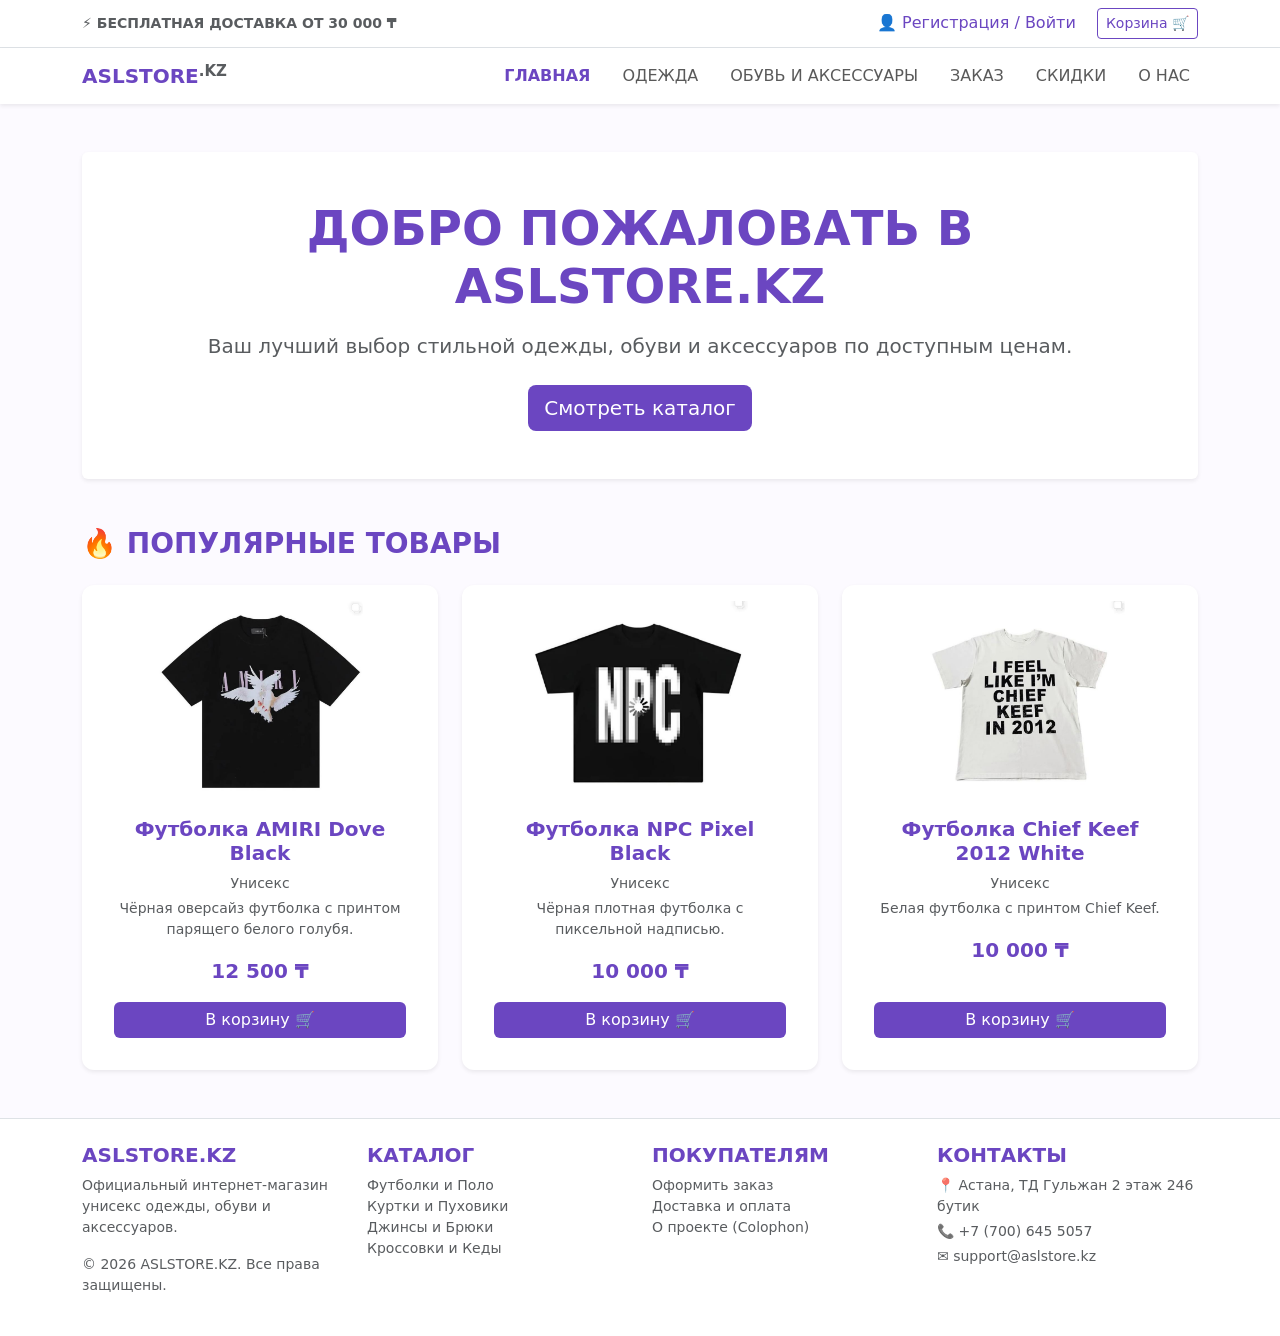
==== asl/index.html @ be689b48 "i removed some css and added bootstrap functions" ====
<!DOCTYPE html>
<html lang="ru">
<head>
    <meta charset="UTF-8">
    <meta name="viewport" content="width=device-width, initial-scale=1.0">
    <title>ASLSTORE.KZ — Главная</title>
    <!-- Bootstrap v5.3.3 CDN CSS (Комментарий: используем версию Bootstrap 5.3.3) -->
    <link href="https://cdn.jsdelivr.net/npm/bootstrap@5.3.3/dist/css/bootstrap.min.css" rel="stylesheet">
    <link rel="stylesheet" href="css/azhar.css">
</head>
<body>

    <!-- Комментарий: Использован container-fluid для растяжения верхней планки на всю ширину экрана -->
    <div class="container-fluid bg-white border-bottom py-2">
        <div class="container d-flex justify-content-between align-items-center">
            <small class="text-muted fw-bold">⚡ БЕСПЛАТНАЯ ДОСТАВКА ОТ 30 000 ₸</small>
            <div>
                <a href="order.html" class="text-decoration-none text-purple me-3">👤 Регистрация / Войти</a>
                <a href="order.html" class="btn btn-sm btn-outline-purple">Корзина 🛒</a>
            </div>
        </div>
    </div>

    <!-- Навигация -->
    <nav class="navbar navbar-expand-lg navbar-light bg-white shadow-sm sticky-top">
        <div class="container">
            <a class="navbar-brand fw-bold text-purple" href="index.html">ASLSTORE<sup class="text-muted">.KZ</sup></a>
            <button class="navbar-toggler" type="button" data-bs-toggle="collapse" data-bs-target="#navbarNav">
                <span class="navbar-toggler-icon"></span>
            </button>
            <div class="collapse navbar-collapse justify-content-end" id="navbarNav">
                <ul class="navbar-nav gap-3">
                    <li class="nav-item"><a class="nav-link active fw-bold text-purple" href="index.html">ГЛАВНАЯ</a></li>
                    <li class="nav-item"><a class="nav-link" href="clothing.html">ОДЕЖДА</a></li>
                    <li class="nav-item"><a class="nav-link" href="shoesandacc.html">ОБУВЬ И АКСЕССУАРЫ</a></li>
                    <li class="nav-item"><a class="nav-link" href="order.html">ЗАКАЗ</a></li>
                    <li class="nav-item"><a class="nav-link" href="sale.html">СКИДКИ</a></li>
                    <li class="nav-item"><a class="nav-link" href="colophon.html">О НАС</a></li>
                </ul>
            </div>
        </div>
    </nav>

    <!-- Комментарий: Использован обычный container для фиксированной ширины главного содержимого -->
    <main class="container my-5">
        
        <!-- Герой-баннер -->
        <section class="p-5 bg-white rounded shadow-sm text-center mb-5">
            <h1 class="display-5 fw-bold text-purple mb-3">ДОБРО ПОЖАЛОВАТЬ В ASLSTORE.KZ</h1>
            <p class="lead text-muted">Ваш лучший выбор стильной одежды, обуви и аксессуаров по доступным ценам.</p>
            <a href="clothing.html" class="btn btn-purple btn-lg mt-2">Смотреть каталог</a>
        </section>

        <!-- Популярные товары -->
        <section>
            <h3 class="text-purple fw-bold mb-4">🔥 ПОПУЛЯРНЫЕ ТОВАРЫ</h3>

            <!-- Сетка Bootstrap: col-12 на смартфонах, col-md-6 на планшетах, col-lg-4 на ПК -->
            <div class="row g-4">
                
                <div class="col-12 col-md-6 col-lg-4">
                    <!-- Bootstrap Component: Card -->
                    <div class="card h-100 shadow-sm border-0 product-card p-3">
                        <img src="imagess/tshirt-amiri.jpeg" class="card-img-top mx-auto product-img" alt="Футболка AMIRI Dove">
                        <div class="card-body d-flex flex-column text-center">
                            <h5 class="card-title text-purple fw-bold">Футболка AMIRI Dove Black</h5>
                            <p class="text-muted small mb-1">Унисекс</p>
                            <p class="text-muted small">Чёрная оверсайз футболка с принтом парящего белого голубя.</p>
                            <p class="fs-5 fw-bold text-purple mb-3">12 500 ₸</p>
                            <a href="order.html" class="btn btn-purple mt-auto">В корзину 🛒</a>
                        </div>
                    </div>
                </div>

                <div class="col-12 col-md-6 col-lg-4">
                    <div class="card h-100 shadow-sm border-0 product-card p-3">
                        <img src="imagess/t-shirt-npc.jpeg" class="card-img-top mx-auto product-img" alt="Футболка NPC Black">
                        <div class="card-body d-flex flex-column text-center">
                            <h5 class="card-title text-purple fw-bold">Футболка NPC Pixel Black</h5>
                            <p class="text-muted small mb-1">Унисекс</p>
                            <p class="text-muted small">Чёрная плотная футболка с пиксельной надписью.</p>
                            <p class="fs-5 fw-bold text-purple mb-3">10 000 ₸</p>
                            <a href="order.html" class="btn btn-purple mt-auto">В корзину 🛒</a>
                        </div>
                    </div>
                </div>

                <div class="col-12 col-md-6 col-lg-4">
                    <div class="card h-100 shadow-sm border-0 product-card p-3">
                        <img src="imagess/tshirt2012.jpeg" class="card-img-top mx-auto product-img" alt="Футболка Chief Keef">
                        <div class="card-body d-flex flex-column text-center">
                            <h5 class="card-title text-purple fw-bold">Футболка Chief Keef 2012 White</h5>
                            <p class="text-muted small mb-1">Унисекс</p>
                            <p class="text-muted small">Белая футболка с принтом Chief Keef.</p>
                            <p class="fs-5 fw-bold text-purple mb-3">10 000 ₸</p>
                            <a href="order.html" class="btn btn-purple mt-auto">В корзину 🛒</a>
                        </div>
                    </div>
                </div>

            </div>
        </section>

    </main>

    <!-- Подвал -->
    <footer class="bg-white border-top mt-5">
        <div class="container py-4">
            <div class="row g-4">
                <div class="col-12 col-md-3">
                    <h5 class="text-purple fw-bold">ASLSTORE.KZ</h5>
                    <p class="text-muted small">Официальный интернет-магазин унисекс одежды, обуви и аксессуаров.</p>
                    <p class="text-muted small">&copy; 2026 ASLSTORE.KZ. Все права защищены.</p>
                </div>
                <div class="col-12 col-md-3">
                    <h5 class="text-purple fw-bold">КАТАЛОГ</h5>
                    <ul class="list-unstyled text-muted small">
                        <li><a href="clothing.html#tops" class="text-decoration-none text-muted">Футболки и Поло</a></li>
                        <li><a href="clothing.html#outerwear" class="text-decoration-none text-muted">Куртки и Пуховики</a></li>
                        <li><a href="clothing.html#bottoms" class="text-decoration-none text-muted">Джинсы и Брюки</a></li>
                        <li><a href="shoesandacc.html" class="text-decoration-none text-muted">Кроссовки и Кеды</a></li>
                    </ul>
                </div>
                <div class="col-12 col-md-3">
                    <h5 class="text-purple fw-bold">ПОКУПАТЕЛЯМ</h5>
                    <ul class="list-unstyled text-muted small">
                        <li><a href="order.html" class="text-decoration-none text-muted">Оформить заказ</a></li>
                        <li><a href="colophon.html" class="text-decoration-none text-muted">Доставка и оплата</a></li>
                        <li><a href="colophon.html" class="text-decoration-none text-muted">О проекте (Colophon)</a></li>
                    </ul>
                </div>
                <div class="col-12 col-md-3">
                    <h5 class="text-purple fw-bold">КОНТАКТЫ</h5>
                    <address class="text-muted small mb-0">
                        <p class="mb-1">📍 Астана, ТД Гульжан 2 этаж 246 бутик</p>
                        <p class="mb-1">📞 +7 (700) 645 5057</p>
                        <p class="mb-0">✉️ support@aslstore.kz</p>
                    </address>
                </div>
            </div>
        </div>
    </footer>

    <script src="https://cdn.jsdelivr.net/npm/bootstrap@5.3.3/dist/js/bootstrap.bundle.min.js"></script>
</body>
</html>
---- asl/css/azhar.css ----
:root {
    --purple-primary: #6b46c1;
    --purple-hover: #553c9a;
    --purple-light: #f3e8ff;
    --purple-bg: #faf5ff;
    --purple-border: #e9d8fd;
    --text-dark: #2d3748;
}

body {
    background-color: #fcfaff;
    color: var(--text-dark);
}

/* Фирменный стиль элементов */
.product-card {
    background: #ffffff;
    border: 1px solid var(--purple-border);
    border-radius: 12px;
    box-shadow: 0 2px 8px rgba(107, 70, 193, 0.05);
    transition: transform 0.2s ease, box-shadow 0.2s ease, border-color 0.2s ease;
}

.product-card:hover {
    transform: translateY(-4px);
    box-shadow: 0 8px 20px rgba(107, 70, 193, 0.15);
    border-color: var(--purple-primary);
}

.product-img {
    max-height: 200px;
    object-fit: contain;
}

.price-tag {
    font-size: 1.15rem;
    font-weight: bold;
    color: var(--purple-primary);
}

.badge-discount, .promo-badge {
    background-color: var(--purple-primary);
    color: #ffffff;
    padding: 3px 8px;
    border-radius: 6px;
    font-size: 0.8rem;
    font-weight: bold;
}

#hero-banner {
    background: linear-gradient(135deg, #6b46c1 0%, #805ad5 50%, #b794f4 100%);
    color: #ffffff;
    padding: 35px 25px;
    border-radius: 14px;
    margin-bottom: 25px;
    box-shadow: 0 4px 15px rgba(107, 70, 193, 0.2);
}

#hero-banner h2, .catalog-title {
    color: #ffffff;
    margin-top: 8px;
}

.info-box {
    background-color: var(--purple-bg);
    border: 1px solid var(--purple-border);
    border-radius: 12px;
    padding: 20px;
}

/* Дополнительные кастомные классы */
.text-purple { 
    color: var(--purple-primary) !important; 
}

.bg-purple { 
    background-color: var(--purple-primary) !important; 
}

.btn-purple {
    background-color: var(--purple-primary);
    color: #ffffff;
    border: none;
}

.btn-purple:hover {
    background-color: var(--purple-hover);
    color: #ffffff;
}

.btn-outline-purple {
    color: var(--purple-primary);
    border-color: var(--purple-primary);
}

.btn-outline-purple:hover {
    background-color: var(--purple-primary);
    color: #ffffff;
}
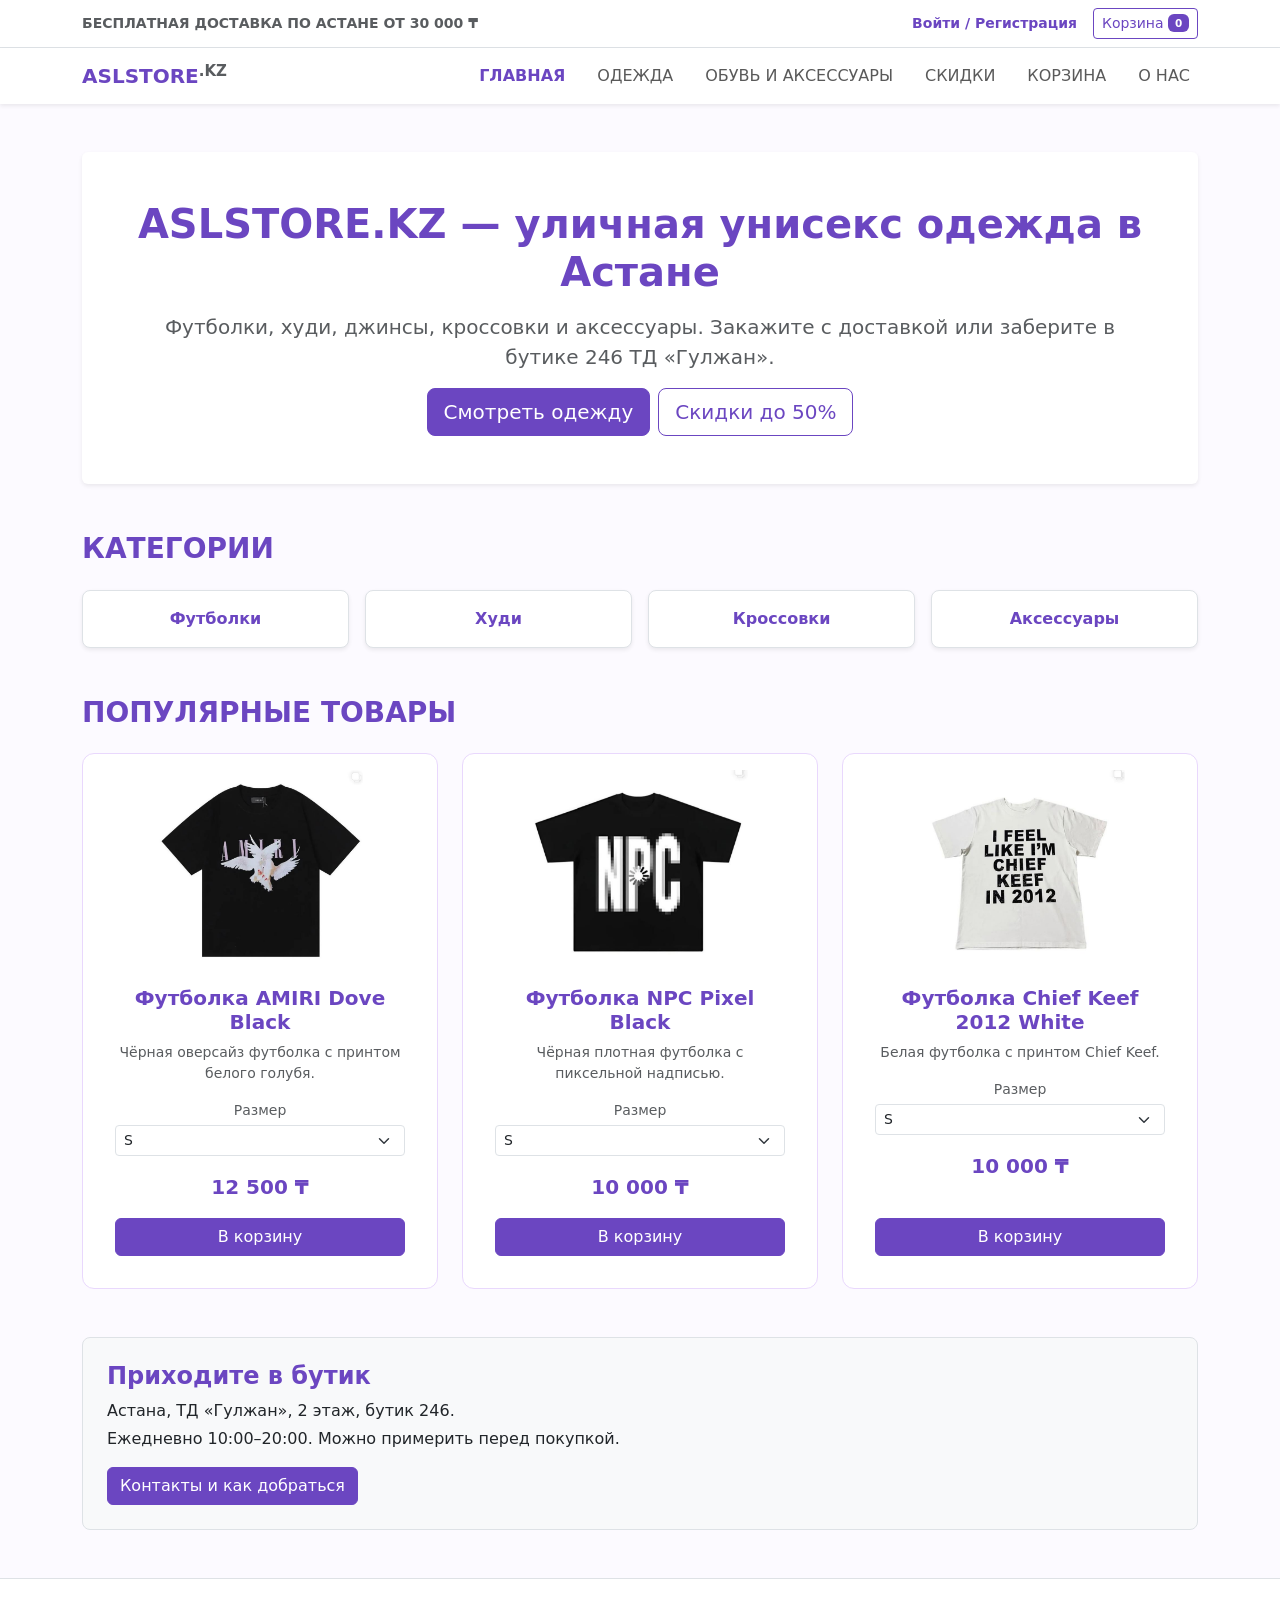
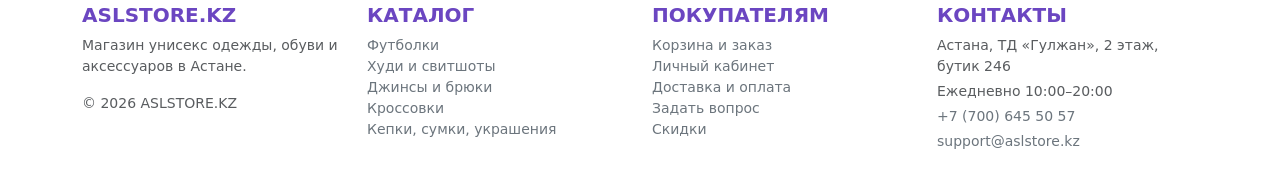
==== commit 073415d9: "Cart, registration, payment step, Bootstrap CSS" ====
--- a/asl/index.html
+++ b/asl/index.html
@@ -3,144 +3,170 @@
 <head>
     <meta charset="UTF-8">
     <meta name="viewport" content="width=device-width, initial-scale=1.0">
-    <title>ASLSTORE.KZ — Главная</title>
-    <!-- Bootstrap v5.3.3 CDN CSS (Комментарий: используем версию Bootstrap 5.3.3) -->
+    <meta name="description" content="ASLSTORE.KZ — унисекс одежда, обувь и аксессуары. Астана, ТД «Гулжан», бутик 246.">
+    <title>Главная — ASLSTORE.KZ</title>
+    <!-- Bootstrap 5.3.3 -->
     <link href="https://cdn.jsdelivr.net/npm/bootstrap@5.3.3/dist/css/bootstrap.min.css" rel="stylesheet">
+    <!-- Свои стили: base — цвета бренда, azhar — каталог, akdana — корзина и оплата -->
+    <link rel="stylesheet" href="css/base.css">
     <link rel="stylesheet" href="css/azhar.css">
+    <link rel="stylesheet" href="css/akdana.css">
 </head>
 <body>
 
-    <!-- Комментарий: Использован container-fluid для растяжения верхней планки на всю ширину экрана -->
-    <div class="container-fluid bg-white border-bottom py-2">
-        <div class="container d-flex justify-content-between align-items-center">
-            <small class="text-muted fw-bold">⚡ БЕСПЛАТНАЯ ДОСТАВКА ОТ 30 000 ₸</small>
-            <div>
-                <a href="order.html" class="text-decoration-none text-purple me-3">👤 Регистрация / Войти</a>
-                <a href="order.html" class="btn btn-sm btn-outline-purple">Корзина 🛒</a>
+    <!-- Шапка: верхняя планка + навигация -->
+    <header class="sticky-top">
+        <!-- container-fluid: планка на всю ширину экрана -->
+        <div class="container-fluid bg-white border-bottom py-2">
+            <div class="container d-flex flex-wrap justify-content-between align-items-center gap-2">
+                <small class="text-muted fw-bold">БЕСПЛАТНАЯ ДОСТАВКА ПО АСТАНЕ ОТ 30 000 ₸</small>
+                <div class="d-flex align-items-center gap-3">
+                    <a href="order.html#account" id="account-link" class="text-decoration-none text-purple fw-bold small"><span id="account-name">Войти / Регистрация</span></a>
+                    <a href="order.html" id="cart-link" class="btn btn-sm btn-outline-purple">Корзина <span id="cart-count" class="badge bg-purple">0</span></a>
+                </div>
             </div>
         </div>
-    </div>
-
-    <!-- Навигация -->
-    <nav class="navbar navbar-expand-lg navbar-light bg-white shadow-sm sticky-top">
-        <div class="container">
-            <a class="navbar-brand fw-bold text-purple" href="index.html">ASLSTORE<sup class="text-muted">.KZ</sup></a>
-            <button class="navbar-toggler" type="button" data-bs-toggle="collapse" data-bs-target="#navbarNav">
-                <span class="navbar-toggler-icon"></span>
-            </button>
-            <div class="collapse navbar-collapse justify-content-end" id="navbarNav">
-                <ul class="navbar-nav gap-3">
-                    <li class="nav-item"><a class="nav-link active fw-bold text-purple" href="index.html">ГЛАВНАЯ</a></li>
+        <nav class="navbar navbar-expand-lg navbar-light bg-white shadow-sm" aria-label="Главное меню">
+            <div class="container">
+                <a class="navbar-brand fw-bold text-purple" href="index.html">ASLSTORE<sup class="text-muted">.KZ</sup></a>
+                <button class="navbar-toggler" type="button" data-bs-toggle="collapse" data-bs-target="#navbarNav" aria-controls="navbarNav" aria-expanded="false" aria-label="Открыть меню">
+                    <span class="navbar-toggler-icon"></span>
+                </button>
+                <div class="collapse navbar-collapse justify-content-end" id="navbarNav">
+                    <ul class="navbar-nav gap-lg-3">
+                    <li class="nav-item"><a class="nav-link active" href="index.html" aria-current="page">ГЛАВНАЯ</a></li>
                     <li class="nav-item"><a class="nav-link" href="clothing.html">ОДЕЖДА</a></li>
                     <li class="nav-item"><a class="nav-link" href="shoesandacc.html">ОБУВЬ И АКСЕССУАРЫ</a></li>
-                    <li class="nav-item"><a class="nav-link" href="order.html">ЗАКАЗ</a></li>
                     <li class="nav-item"><a class="nav-link" href="sale.html">СКИДКИ</a></li>
+                    <li class="nav-item"><a class="nav-link" href="order.html">КОРЗИНА</a></li>
                     <li class="nav-item"><a class="nav-link" href="colophon.html">О НАС</a></li>
-                </ul>
+                    </ul>
+                </div>
             </div>
-        </div>
-    </nav>
+        </nav>
+    </header>
 
-    <!-- Комментарий: Использован обычный container для фиксированной ширины главного содержимого -->
+    <!-- container: фиксированная ширина основного содержимого -->
     <main class="container my-5">
-        
-        <!-- Герой-баннер -->
+
         <section class="p-5 bg-white rounded shadow-sm text-center mb-5">
-            <h1 class="display-5 fw-bold text-purple mb-3">ДОБРО ПОЖАЛОВАТЬ В ASLSTORE.KZ</h1>
-            <p class="lead text-muted">Ваш лучший выбор стильной одежды, обуви и аксессуаров по доступным ценам.</p>
-            <a href="clothing.html" class="btn btn-purple btn-lg mt-2">Смотреть каталог</a>
+            <h1 class="display-6 fw-bold text-purple mb-3">ASLSTORE.KZ — уличная унисекс одежда в Астане</h1>
+            <p class="lead text-muted">Футболки, худи, джинсы, кроссовки и аксессуары. Закажите с доставкой или заберите в бутике 246 ТД «Гулжан».</p>
+            <div class="d-flex flex-wrap justify-content-center gap-2 mt-3">
+                <a href="clothing.html" class="btn btn-purple btn-lg">Смотреть одежду</a>
+                <a href="sale.html" class="btn btn-outline-purple btn-lg">Скидки до 50%</a>
+            </div>
         </section>
 
-        <!-- Популярные товары -->
-        <section>
-            <h3 class="text-purple fw-bold mb-4">🔥 ПОПУЛЯРНЫЕ ТОВАРЫ</h3>
+        <section id="categories" class="mb-5">
+            <h2 class="h3 text-purple fw-bold mb-4">КАТЕГОРИИ</h2>
+            <div class="row g-3">
+                <div class="col-6 col-lg-3"><a href="clothing.html#tops" class="d-block p-3 text-center bg-white border rounded-3 shadow-sm fw-bold text-purple text-decoration-none">Футболки</a></div>
+                <div class="col-6 col-lg-3"><a href="clothing.html#hoodies" class="d-block p-3 text-center bg-white border rounded-3 shadow-sm fw-bold text-purple text-decoration-none">Худи</a></div>
+                <div class="col-6 col-lg-3"><a href="shoesandacc.html#sneakers" class="d-block p-3 text-center bg-white border rounded-3 shadow-sm fw-bold text-purple text-decoration-none">Кроссовки</a></div>
+                <div class="col-6 col-lg-3"><a href="shoesandacc.html#accessories" class="d-block p-3 text-center bg-white border rounded-3 shadow-sm fw-bold text-purple text-decoration-none">Аксессуары</a></div>
+            </div>
+        </section>
 
-            <!-- Сетка Bootstrap: col-12 на смартфонах, col-md-6 на планшетах, col-lg-4 на ПК -->
+        <section id="popular" class="mb-5">
+            <h2 class="h3 text-purple fw-bold mb-4">ПОПУЛЯРНЫЕ ТОВАРЫ</h2>
             <div class="row g-4">
-                
                 <div class="col-12 col-md-6 col-lg-4">
-                    <!-- Bootstrap Component: Card -->
-                    <div class="card h-100 shadow-sm border-0 product-card p-3">
-                        <img src="imagess/tshirt-amiri.jpeg" class="card-img-top mx-auto product-img" alt="Футболка AMIRI Dove">
+                    <article id="product-amiri-dove" class="card h-100 border-0 product-card p-3 position-relative" data-product-id="amiri-dove" data-name="Футболка AMIRI Dove Black" data-price="12500">
+                        <img src="imagess/tshirt-amiri.jpeg" class="card-img-top mx-auto product-img" alt="Чёрная футболка AMIRI с белым голубем">
                         <div class="card-body d-flex flex-column text-center">
-                            <h5 class="card-title text-purple fw-bold">Футболка AMIRI Dove Black</h5>
-                            <p class="text-muted small mb-1">Унисекс</p>
-                            <p class="text-muted small">Чёрная оверсайз футболка с принтом парящего белого голубя.</p>
-                            <p class="fs-5 fw-bold text-purple mb-3">12 500 ₸</p>
-                            <a href="order.html" class="btn btn-purple mt-auto">В корзину 🛒</a>
+                            <h3 class="h5 card-title text-purple fw-bold">Футболка AMIRI Dove Black</h3>
+                            <p class="text-muted small">Чёрная оверсайз футболка с принтом белого голубя.</p>
+                            <label for="size-amiri-dove" class="form-label small text-muted mb-1">Размер</label>
+                            <select id="size-amiri-dove" name="size" class="form-select form-select-sm mb-3 size-select"><option value="S">S</option><option value="M">M</option><option value="L">L</option><option value="XL">XL</option></select>
+                            <p class="fw-bold text-purple fs-5 mb-3">12 500 ₸</p>
+                            <button type="button" class="btn btn-purple mt-auto add-to-cart" data-product-id="amiri-dove">В корзину</button>
                         </div>
-                    </div>
+                    </article>
                 </div>
+                <div class="col-12 col-md-6 col-lg-4">
+                    <article id="product-npc-pixel" class="card h-100 border-0 product-card p-3 position-relative" data-product-id="npc-pixel" data-name="Футболка NPC Pixel Black" data-price="10000">
+                        <img src="imagess/t-shirt-npc.jpeg" class="card-img-top mx-auto product-img" alt="Чёрная футболка с пиксельной надписью NPC">
+                        <div class="card-body d-flex flex-column text-center">
+                            <h3 class="h5 card-title text-purple fw-bold">Футболка NPC Pixel Black</h3>
+                            <p class="text-muted small">Чёрная плотная футболка с пиксельной надписью.</p>
+                            <label for="size-npc-pixel" class="form-label small text-muted mb-1">Размер</label>
+                            <select id="size-npc-pixel" name="size" class="form-select form-select-sm mb-3 size-select"><option value="S">S</option><option value="M">M</option><option value="L">L</option><option value="XL">XL</option></select>
+                            <p class="fw-bold text-purple fs-5 mb-3">10 000 ₸</p>
+                            <button type="button" class="btn btn-purple mt-auto add-to-cart" data-product-id="npc-pixel">В корзину</button>
+                        </div>
+                    </article>
+                </div>
+                <div class="col-12 col-md-6 col-lg-4">
+                    <article id="product-keef-2012" class="card h-100 border-0 product-card p-3 position-relative" data-product-id="keef-2012" data-name="Футболка Chief Keef 2012 White" data-price="10000">
+                        <img src="imagess/tshirt2012.jpeg" class="card-img-top mx-auto product-img" alt="Белая футболка с принтом Chief Keef 2012">
+                        <div class="card-body d-flex flex-column text-center">
+                            <h3 class="h5 card-title text-purple fw-bold">Футболка Chief Keef 2012 White</h3>
+                            <p class="text-muted small">Белая футболка с принтом Chief Keef.</p>
+                            <label for="size-keef-2012" class="form-label small text-muted mb-1">Размер</label>
+                            <select id="size-keef-2012" name="size" class="form-select form-select-sm mb-3 size-select"><option value="S">S</option><option value="M">M</option><option value="L">L</option><option value="XL">XL</option></select>
+                            <p class="fw-bold text-purple fs-5 mb-3">10 000 ₸</p>
+                            <button type="button" class="btn btn-purple mt-auto add-to-cart" data-product-id="keef-2012">В корзину</button>
+                        </div>
+                    </article>
+                </div>
+            </div>
+        </section>
 
-                <div class="col-12 col-md-6 col-lg-4">
-                    <div class="card h-100 shadow-sm border-0 product-card p-3">
-                        <img src="imagess/t-shirt-npc.jpeg" class="card-img-top mx-auto product-img" alt="Футболка NPC Black">
-                        <div class="card-body d-flex flex-column text-center">
-                            <h5 class="card-title text-purple fw-bold">Футболка NPC Pixel Black</h5>
-                            <p class="text-muted small mb-1">Унисекс</p>
-                            <p class="text-muted small">Чёрная плотная футболка с пиксельной надписью.</p>
-                            <p class="fs-5 fw-bold text-purple mb-3">10 000 ₸</p>
-                            <a href="order.html" class="btn btn-purple mt-auto">В корзину 🛒</a>
-                        </div>
-                    </div>
-                </div>
-
-                <div class="col-12 col-md-6 col-lg-4">
-                    <div class="card h-100 shadow-sm border-0 product-card p-3">
-                        <img src="imagess/tshirt2012.jpeg" class="card-img-top mx-auto product-img" alt="Футболка Chief Keef">
-                        <div class="card-body d-flex flex-column text-center">
-                            <h5 class="card-title text-purple fw-bold">Футболка Chief Keef 2012 White</h5>
-                            <p class="text-muted small mb-1">Унисекс</p>
-                            <p class="text-muted small">Белая футболка с принтом Chief Keef.</p>
-                            <p class="fs-5 fw-bold text-purple mb-3">10 000 ₸</p>
-                            <a href="order.html" class="btn btn-purple mt-auto">В корзину 🛒</a>
-                        </div>
-                    </div>
-                </div>
-
-            </div>
+        <section id="visit" class="bg-light border rounded-3 p-4 mb-5">
+            <h2 class="h4 text-purple fw-bold">Приходите в бутик</h2>
+            <p class="mb-1">Астана, ТД «Гулжан», 2 этаж, бутик 246.</p>
+            <p class="mb-3">Ежедневно 10:00–20:00. Можно примерить перед покупкой.</p>
+            <a href="colophon.html#contacts" class="btn btn-purple">Контакты и как добраться</a>
         </section>
 
     </main>
 
-    <!-- Подвал -->
+    <!-- Подвал (одинаковый на всех страницах) -->
     <footer class="bg-white border-top mt-5">
         <div class="container py-4">
             <div class="row g-4">
-                <div class="col-12 col-md-3">
-                    <h5 class="text-purple fw-bold">ASLSTORE.KZ</h5>
-                    <p class="text-muted small">Официальный интернет-магазин унисекс одежды, обуви и аксессуаров.</p>
-                    <p class="text-muted small">&copy; 2026 ASLSTORE.KZ. Все права защищены.</p>
+                <div class="col-12 col-md-6 col-lg-3">
+                    <h2 class="h5 text-purple fw-bold">ASLSTORE.KZ</h2>
+                    <p class="text-muted small">Магазин унисекс одежды, обуви и аксессуаров в Астане.</p>
+                    <p class="text-muted small mb-0">&copy; 2026 ASLSTORE.KZ</p>
                 </div>
-                <div class="col-12 col-md-3">
-                    <h5 class="text-purple fw-bold">КАТАЛОГ</h5>
-                    <ul class="list-unstyled text-muted small">
-                        <li><a href="clothing.html#tops" class="text-decoration-none text-muted">Футболки и Поло</a></li>
-                        <li><a href="clothing.html#outerwear" class="text-decoration-none text-muted">Куртки и Пуховики</a></li>
-                        <li><a href="clothing.html#bottoms" class="text-decoration-none text-muted">Джинсы и Брюки</a></li>
-                        <li><a href="shoesandacc.html" class="text-decoration-none text-muted">Кроссовки и Кеды</a></li>
+                <div class="col-12 col-md-6 col-lg-3">
+                    <h2 class="h5 text-purple fw-bold">КАТАЛОГ</h2>
+                    <ul class="list-unstyled small">
+                        <li><a href="clothing.html#tops" class="link-secondary text-decoration-none">Футболки</a></li>
+                        <li><a href="clothing.html#hoodies" class="link-secondary text-decoration-none">Худи и свитшоты</a></li>
+                        <li><a href="clothing.html#bottoms" class="link-secondary text-decoration-none">Джинсы и брюки</a></li>
+                        <li><a href="shoesandacc.html#sneakers" class="link-secondary text-decoration-none">Кроссовки</a></li>
+                        <li><a href="shoesandacc.html#accessories" class="link-secondary text-decoration-none">Кепки, сумки, украшения</a></li>
                     </ul>
                 </div>
-                <div class="col-12 col-md-3">
-                    <h5 class="text-purple fw-bold">ПОКУПАТЕЛЯМ</h5>
-                    <ul class="list-unstyled text-muted small">
-                        <li><a href="order.html" class="text-decoration-none text-muted">Оформить заказ</a></li>
-                        <li><a href="colophon.html" class="text-decoration-none text-muted">Доставка и оплата</a></li>
-                        <li><a href="colophon.html" class="text-decoration-none text-muted">О проекте (Colophon)</a></li>
+                <div class="col-12 col-md-6 col-lg-3">
+                    <h2 class="h5 text-purple fw-bold">ПОКУПАТЕЛЯМ</h2>
+                    <ul class="list-unstyled small">
+                        <li><a href="order.html" class="link-secondary text-decoration-none">Корзина и заказ</a></li>
+                        <li><a href="order.html#account" class="link-secondary text-decoration-none">Личный кабинет</a></li>
+                        <li><a href="colophon.html#delivery" class="link-secondary text-decoration-none">Доставка и оплата</a></li>
+                        <li><a href="colophon.html#feedback" class="link-secondary text-decoration-none">Задать вопрос</a></li>
+                        <li><a href="sale.html" class="link-secondary text-decoration-none">Скидки</a></li>
                     </ul>
                 </div>
-                <div class="col-12 col-md-3">
-                    <h5 class="text-purple fw-bold">КОНТАКТЫ</h5>
+                <div class="col-12 col-md-6 col-lg-3">
+                    <h2 class="h5 text-purple fw-bold">КОНТАКТЫ</h2>
                     <address class="text-muted small mb-0">
-                        <p class="mb-1">📍 Астана, ТД Гульжан 2 этаж 246 бутик</p>
-                        <p class="mb-1">📞 +7 (700) 645 5057</p>
-                        <p class="mb-0">✉️ support@aslstore.kz</p>
+                        <p class="mb-1">Астана, ТД «Гулжан», 2 этаж, бутик 246</p>
+                        <p class="mb-1">Ежедневно 10:00–20:00</p>
+                        <p class="mb-1"><a href="tel:+77006455057" class="link-secondary text-decoration-none">+7 (700) 645 50 57</a></p>
+                        <p class="mb-0"><a href="mailto:support@aslstore.kz" class="link-secondary text-decoration-none">support@aslstore.kz</a></p>
                     </address>
                 </div>
             </div>
         </div>
     </footer>
 
+    <!-- Bootstrap JS: кнопка меню на телефоне -->
     <script src="https://cdn.jsdelivr.net/npm/bootstrap@5.3.3/dist/js/bootstrap.bundle.min.js"></script>
+    <!-- Наш скрипт: корзина, аккаунт, заказ -->
+    <script src="js/main.js"></script>
 </body>
 </html>
--- a/asl/css/base.css
+++ b/asl/css/base.css
@@ -0,0 +1,42 @@
+/* base.css — общие цвета бренда. Всё остальное оформление сделано классами Bootstrap. */
+:root {
+    --purple: #6b46c1;
+    --purple-dark: #553c9a;
+    --purple-light: #e9d8fd;
+}
+
+body {
+    background-color: #fcfaff;
+}
+
+/* Фиолетовый цвет бренда (в Bootstrap такого цвета нет) */
+.text-purple { color: var(--purple) !important; }
+.bg-purple { background-color: var(--purple) !important; }
+
+.btn-purple {
+    --bs-btn-bg: var(--purple);
+    --bs-btn-border-color: var(--purple);
+    --bs-btn-color: #ffffff;
+    --bs-btn-hover-bg: var(--purple-dark);
+    --bs-btn-hover-border-color: var(--purple-dark);
+    --bs-btn-hover-color: #ffffff;
+    --bs-btn-active-bg: var(--purple-dark);
+    --bs-btn-disabled-bg: var(--purple);
+    --bs-btn-disabled-border-color: var(--purple);
+}
+
+.btn-outline-purple {
+    --bs-btn-color: var(--purple);
+    --bs-btn-border-color: var(--purple);
+    --bs-btn-hover-bg: var(--purple);
+    --bs-btn-hover-border-color: var(--purple);
+    --bs-btn-hover-color: #ffffff;
+    --bs-btn-active-bg: var(--purple-dark);
+    --bs-btn-active-color: #ffffff;
+}
+
+/* Активная страница в меню */
+.navbar .nav-link.active {
+    color: var(--purple);
+    font-weight: 700;
+}
--- a/asl/css/azhar.css
+++ b/asl/css/azhar.css
@@ -1,99 +1,17 @@
-:root {
-    --purple-primary: #6b46c1;
-    --purple-hover: #553c9a;
-    --purple-light: #f3e8ff;
-    --purple-bg: #faf5ff;
-    --purple-border: #e9d8fd;
-    --text-dark: #2d3748;
+
+.product-card {
+    border: 1px solid var(--purple-light) !important;
+    border-radius: 12px;
+    transition: transform 0.2s ease, box-shadow 0.2s ease;
 }
-
-body {
-    background-color: #fcfaff;
-    color: var(--text-dark);
-}
-
-/* Фирменный стиль элементов */
-.product-card {
-    background: #ffffff;
-    border: 1px solid var(--purple-border);
-    border-radius: 12px;
-    box-shadow: 0 2px 8px rgba(107, 70, 193, 0.05);
-    transition: transform 0.2s ease, box-shadow 0.2s ease, border-color 0.2s ease;
-}
-
+ 
 .product-card:hover {
     transform: translateY(-4px);
     box-shadow: 0 8px 20px rgba(107, 70, 193, 0.15);
-    border-color: var(--purple-primary);
 }
-
+ 
 .product-img {
     max-height: 200px;
     object-fit: contain;
 }
-
-.price-tag {
-    font-size: 1.15rem;
-    font-weight: bold;
-    color: var(--purple-primary);
-}
-
-.badge-discount, .promo-badge {
-    background-color: var(--purple-primary);
-    color: #ffffff;
-    padding: 3px 8px;
-    border-radius: 6px;
-    font-size: 0.8rem;
-    font-weight: bold;
-}
-
-#hero-banner {
-    background: linear-gradient(135deg, #6b46c1 0%, #805ad5 50%, #b794f4 100%);
-    color: #ffffff;
-    padding: 35px 25px;
-    border-radius: 14px;
-    margin-bottom: 25px;
-    box-shadow: 0 4px 15px rgba(107, 70, 193, 0.2);
-}
-
-#hero-banner h2, .catalog-title {
-    color: #ffffff;
-    margin-top: 8px;
-}
-
-.info-box {
-    background-color: var(--purple-bg);
-    border: 1px solid var(--purple-border);
-    border-radius: 12px;
-    padding: 20px;
-}
-
-/* Дополнительные кастомные классы */
-.text-purple { 
-    color: var(--purple-primary) !important; 
-}
-
-.bg-purple { 
-    background-color: var(--purple-primary) !important; 
-}
-
-.btn-purple {
-    background-color: var(--purple-primary);
-    color: #ffffff;
-    border: none;
-}
-
-.btn-purple:hover {
-    background-color: var(--purple-hover);
-    color: #ffffff;
-}
-
-.btn-outline-purple {
-    color: var(--purple-primary);
-    border-color: var(--purple-primary);
-}
-
-.btn-outline-purple:hover {
-    background-color: var(--purple-primary);
-    color: #ffffff;
-}+ 
--- a/asl/css/akdana.css
+++ b/asl/css/akdana.css
@@ -0,0 +1,38 @@
+/* akdana.css — корзина, шаги оформления и оплата */
+ 
+/* Итог заказа «прилипает» под шапкой на компьютере */
+@media (min-width: 992px) {
+    .order-summary {
+        position: sticky;
+        top: 140px;
+    }
+}
+ 
+/* Шаги оформления: 1 Корзина → 2 Данные → 3 Оплата → 4 Готово */
+.checkout-steps li {
+    border-top: 3px solid var(--purple-light);
+}
+.checkout-steps li.done,
+.checkout-steps li.active {
+    border-top-color: var(--purple);
+}
+.checkout-steps li.active {
+    color: var(--purple);
+    font-weight: 700;
+}
+ 
+/* Выбранный способ оплаты */
+.pay-option {
+    cursor: pointer;
+}
+.pay-option:has(input:checked) {
+    border-color: var(--purple) !important;
+    box-shadow: 0 0 0 2px var(--purple-light);
+}
+ 
+/* Логотип банка: если файла картинки нет, видна буква на цвете банка */
+.pay-logo {
+    width: 40px;
+    height: 40px;
+}
+ 
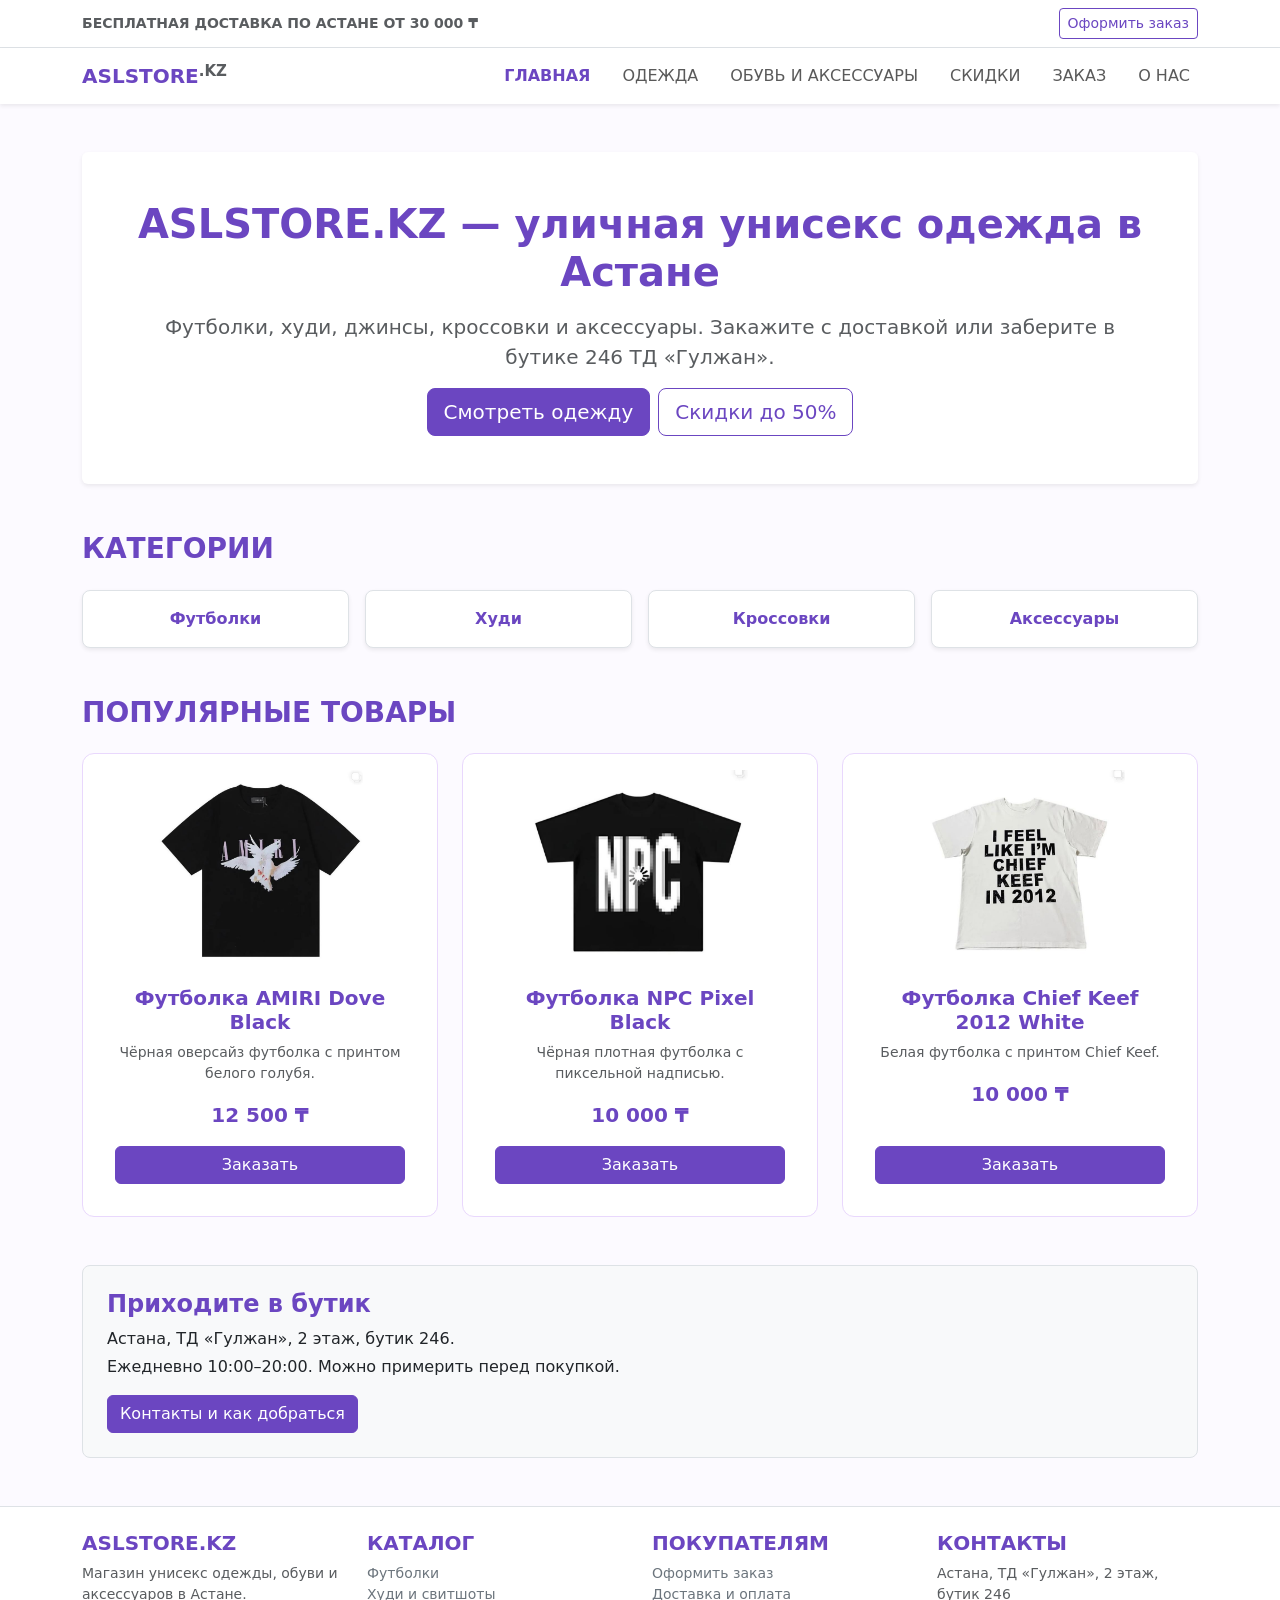
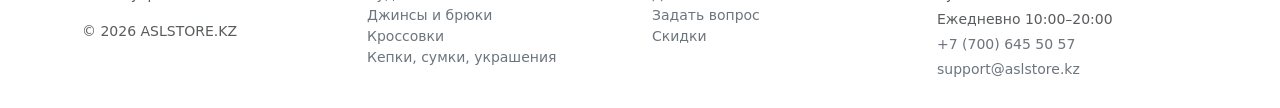
==== commit f00aa96a: "Cart, registration, payment step, Bootstrap CSS" ====
--- a/asl/index.html
+++ b/asl/index.html
@@ -20,25 +20,19 @@
         <div class="container-fluid bg-white border-bottom py-2">
             <div class="container d-flex flex-wrap justify-content-between align-items-center gap-2">
                 <small class="text-muted fw-bold">БЕСПЛАТНАЯ ДОСТАВКА ПО АСТАНЕ ОТ 30 000 ₸</small>
-                <div class="d-flex align-items-center gap-3">
-                    <a href="order.html#account" id="account-link" class="text-decoration-none text-purple fw-bold small"><span id="account-name">Войти / Регистрация</span></a>
-                    <a href="order.html" id="cart-link" class="btn btn-sm btn-outline-purple">Корзина <span id="cart-count" class="badge bg-purple">0</span></a>
-                </div>
+                <a href="order.html" id="cart-link" class="btn btn-sm btn-outline-purple">Оформить заказ <span id="cart-count" class="badge bg-purple hidden" data-count="0">0</span></a>
             </div>
         </div>
-        <nav class="navbar navbar-expand-lg navbar-light bg-white shadow-sm" aria-label="Главное меню">
-            <div class="container">
+        <nav class="navbar navbar-expand navbar-light bg-white shadow-sm" aria-label="Главное меню">
+            <div class="container flex-wrap">
                 <a class="navbar-brand fw-bold text-purple" href="index.html">ASLSTORE<sup class="text-muted">.KZ</sup></a>
-                <button class="navbar-toggler" type="button" data-bs-toggle="collapse" data-bs-target="#navbarNav" aria-controls="navbarNav" aria-expanded="false" aria-label="Открыть меню">
-                    <span class="navbar-toggler-icon"></span>
-                </button>
-                <div class="collapse navbar-collapse justify-content-end" id="navbarNav">
-                    <ul class="navbar-nav gap-lg-3">
+                <div class="navbar-nav-wrap ms-lg-auto" id="navbarNav">
+                    <ul class="navbar-nav flex-wrap column-gap-3">
                     <li class="nav-item"><a class="nav-link active" href="index.html" aria-current="page">ГЛАВНАЯ</a></li>
                     <li class="nav-item"><a class="nav-link" href="clothing.html">ОДЕЖДА</a></li>
                     <li class="nav-item"><a class="nav-link" href="shoesandacc.html">ОБУВЬ И АКСЕССУАРЫ</a></li>
                     <li class="nav-item"><a class="nav-link" href="sale.html">СКИДКИ</a></li>
-                    <li class="nav-item"><a class="nav-link" href="order.html">КОРЗИНА</a></li>
+                    <li class="nav-item"><a class="nav-link" href="order.html">ЗАКАЗ</a></li>
                     <li class="nav-item"><a class="nav-link" href="colophon.html">О НАС</a></li>
                     </ul>
                 </div>
@@ -77,10 +71,8 @@
                         <div class="card-body d-flex flex-column text-center">
                             <h3 class="h5 card-title text-purple fw-bold">Футболка AMIRI Dove Black</h3>
                             <p class="text-muted small">Чёрная оверсайз футболка с принтом белого голубя.</p>
-                            <label for="size-amiri-dove" class="form-label small text-muted mb-1">Размер</label>
-                            <select id="size-amiri-dove" name="size" class="form-select form-select-sm mb-3 size-select"><option value="S">S</option><option value="M">M</option><option value="L">L</option><option value="XL">XL</option></select>
                             <p class="fw-bold text-purple fs-5 mb-3">12 500 ₸</p>
-                            <button type="button" class="btn btn-purple mt-auto add-to-cart" data-product-id="amiri-dove">В корзину</button>
+                            <a href="order.html" class="btn btn-purple mt-auto add-to-cart" data-product-id="amiri-dove">Заказать</a>
                         </div>
                     </article>
                 </div>
@@ -90,10 +82,8 @@
                         <div class="card-body d-flex flex-column text-center">
                             <h3 class="h5 card-title text-purple fw-bold">Футболка NPC Pixel Black</h3>
                             <p class="text-muted small">Чёрная плотная футболка с пиксельной надписью.</p>
-                            <label for="size-npc-pixel" class="form-label small text-muted mb-1">Размер</label>
-                            <select id="size-npc-pixel" name="size" class="form-select form-select-sm mb-3 size-select"><option value="S">S</option><option value="M">M</option><option value="L">L</option><option value="XL">XL</option></select>
                             <p class="fw-bold text-purple fs-5 mb-3">10 000 ₸</p>
-                            <button type="button" class="btn btn-purple mt-auto add-to-cart" data-product-id="npc-pixel">В корзину</button>
+                            <a href="order.html" class="btn btn-purple mt-auto add-to-cart" data-product-id="npc-pixel">Заказать</a>
                         </div>
                     </article>
                 </div>
@@ -103,10 +93,8 @@
                         <div class="card-body d-flex flex-column text-center">
                             <h3 class="h5 card-title text-purple fw-bold">Футболка Chief Keef 2012 White</h3>
                             <p class="text-muted small">Белая футболка с принтом Chief Keef.</p>
-                            <label for="size-keef-2012" class="form-label small text-muted mb-1">Размер</label>
-                            <select id="size-keef-2012" name="size" class="form-select form-select-sm mb-3 size-select"><option value="S">S</option><option value="M">M</option><option value="L">L</option><option value="XL">XL</option></select>
                             <p class="fw-bold text-purple fs-5 mb-3">10 000 ₸</p>
-                            <button type="button" class="btn btn-purple mt-auto add-to-cart" data-product-id="keef-2012">В корзину</button>
+                            <a href="order.html" class="btn btn-purple mt-auto add-to-cart" data-product-id="keef-2012">Заказать</a>
                         </div>
                     </article>
                 </div>
@@ -144,8 +132,7 @@
                 <div class="col-12 col-md-6 col-lg-3">
                     <h2 class="h5 text-purple fw-bold">ПОКУПАТЕЛЯМ</h2>
                     <ul class="list-unstyled small">
-                        <li><a href="order.html" class="link-secondary text-decoration-none">Корзина и заказ</a></li>
-                        <li><a href="order.html#account" class="link-secondary text-decoration-none">Личный кабинет</a></li>
+                        <li><a href="order.html" class="link-secondary text-decoration-none">Оформить заказ</a></li>
                         <li><a href="colophon.html#delivery" class="link-secondary text-decoration-none">Доставка и оплата</a></li>
                         <li><a href="colophon.html#feedback" class="link-secondary text-decoration-none">Задать вопрос</a></li>
                         <li><a href="sale.html" class="link-secondary text-decoration-none">Скидки</a></li>
@@ -163,10 +150,5 @@
             </div>
         </div>
     </footer>
-
-    <!-- Bootstrap JS: кнопка меню на телефоне -->
-    <script src="https://cdn.jsdelivr.net/npm/bootstrap@5.3.3/dist/js/bootstrap.bundle.min.js"></script>
-    <!-- Наш скрипт: корзина, аккаунт, заказ -->
-    <script src="js/main.js"></script>
 </body>
 </html>
--- a/asl/css/base.css
+++ b/asl/css/base.css
@@ -39,4 +39,10 @@
 .navbar .nav-link.active {
     color: var(--purple);
     font-weight: 700;
-}+}
+
+/* Классы состояний — заготовки для будущего JavaScript */
+.hidden { display: none !important; }
+.selected { border-color: var(--purple) !important; }
+.error { border-color: #dc3545 !important; }
+.success { border-left: 5px solid #198754; }
--- a/asl/css/azhar.css
+++ b/asl/css/azhar.css
@@ -1,17 +1,16 @@
-
+/* azhar.css — карточки товаров в каталоге */
 .product-card {
     border: 1px solid var(--purple-light) !important;
     border-radius: 12px;
     transition: transform 0.2s ease, box-shadow 0.2s ease;
 }
- 
+
 .product-card:hover {
     transform: translateY(-4px);
     box-shadow: 0 8px 20px rgba(107, 70, 193, 0.15);
 }
- 
+
 .product-img {
     max-height: 200px;
     object-fit: contain;
-}
- +}
--- a/asl/css/akdana.css
+++ b/asl/css/akdana.css
@@ -1,5 +1,5 @@
 /* akdana.css — корзина, шаги оформления и оплата */
- 
+
 /* Итог заказа «прилипает» под шапкой на компьютере */
 @media (min-width: 992px) {
     .order-summary {
@@ -7,20 +7,26 @@
         top: 140px;
     }
 }
- 
-/* Шаги оформления: 1 Корзина → 2 Данные → 3 Оплата → 4 Готово */
+
+/* Шаги оформления: 1 Товары → 2 Данные → 3 Оплата → 4 Готово */
 .checkout-steps li {
-    border-top: 3px solid var(--purple-light);
+    border-top: 3px solid var(--purple);
 }
-.checkout-steps li.done,
-.checkout-steps li.active {
-    border-top-color: var(--purple);
+
+/* Подтверждение без JavaScript: скрыто, пока адрес не заканчивается на #order-done */
+.order-done,
+.feedback-done {
+    display: none;
 }
-.checkout-steps li.active {
-    color: var(--purple);
-    font-weight: 700;
+.order-done:target,
+.feedback-done:target {
+    display: block;
 }
- 
+/* Когда заказ принят, форму прячем (селектор «следующий сосед» ~) */
+.order-done:target ~ .checkout {
+    display: none;
+}
+
 /* Выбранный способ оплаты */
 .pay-option {
     cursor: pointer;
@@ -29,10 +35,9 @@
     border-color: var(--purple) !important;
     box-shadow: 0 0 0 2px var(--purple-light);
 }
- 
-/* Логотип банка: если файла картинки нет, видна буква на цвете банка */
+
+/* Логотип банка: если файла нет, object показывает букву на цвете банка */
 .pay-logo {
     width: 40px;
     height: 40px;
-}
- +}
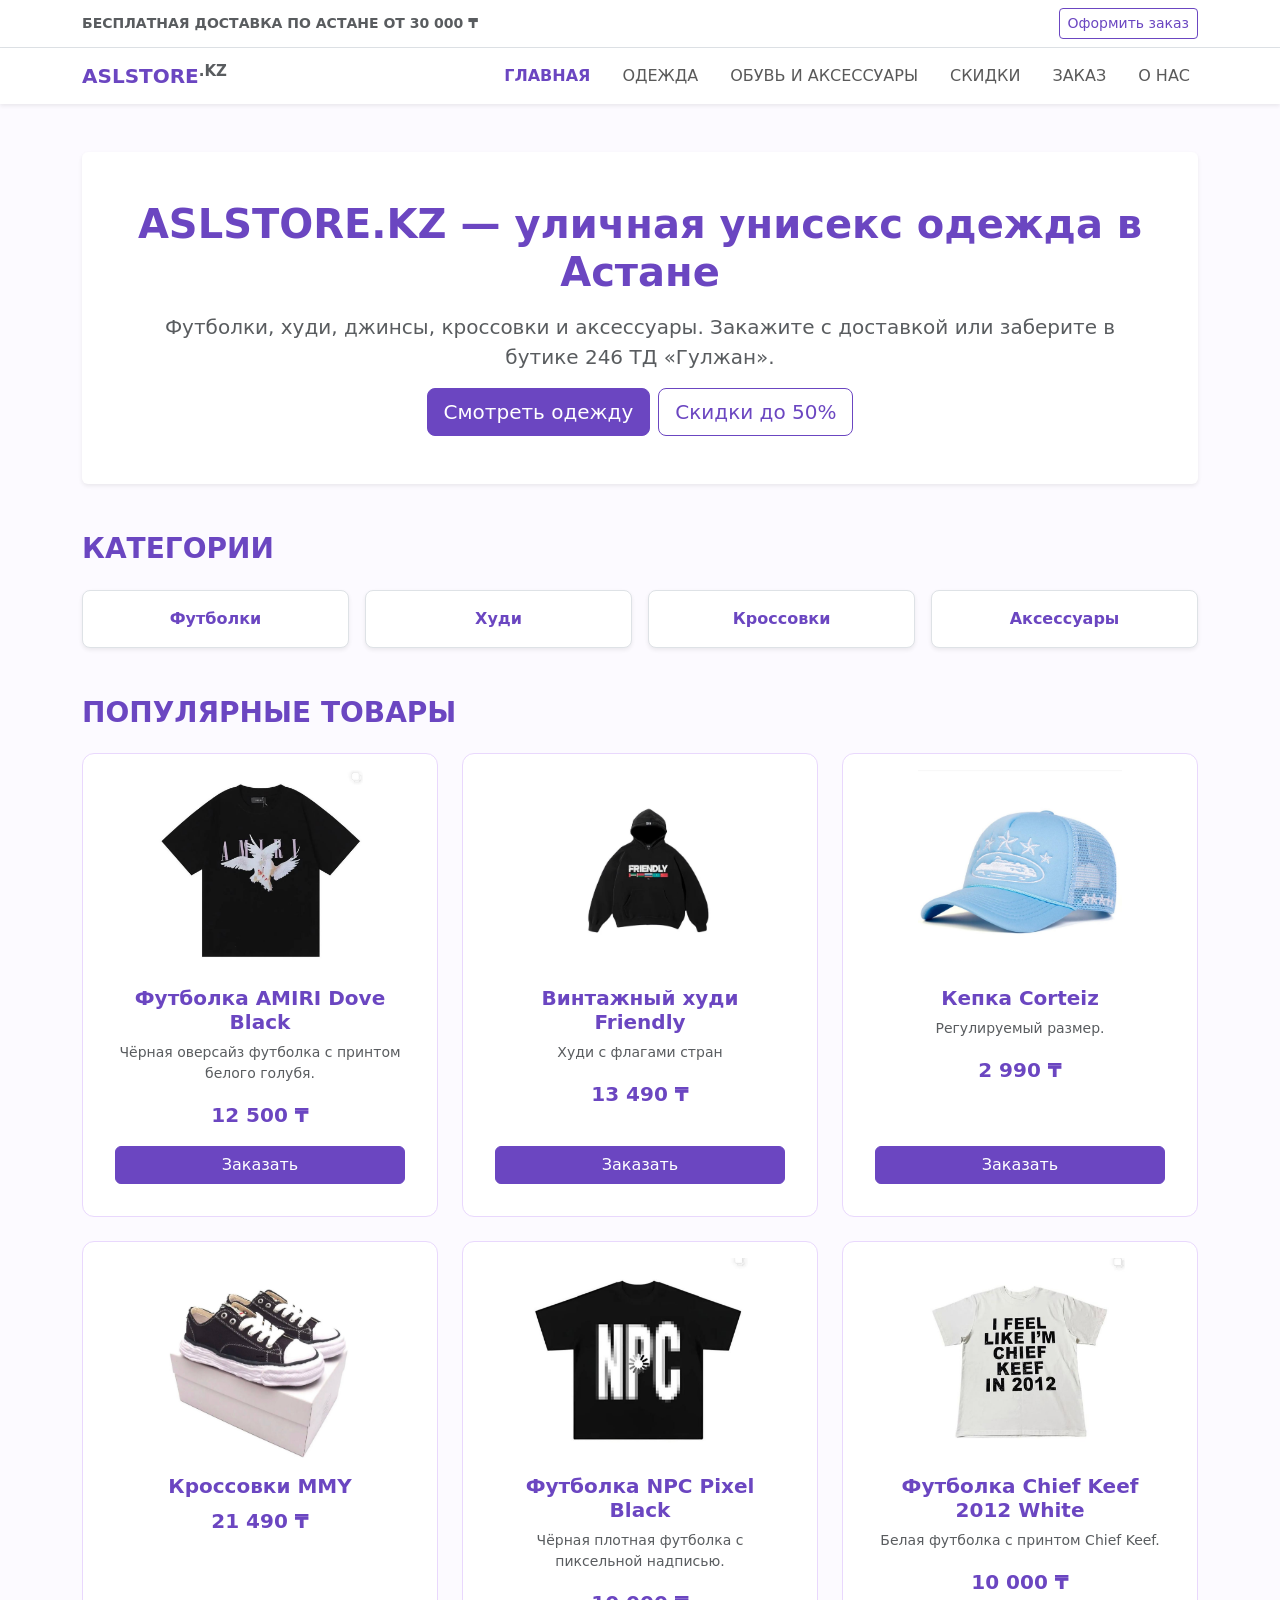
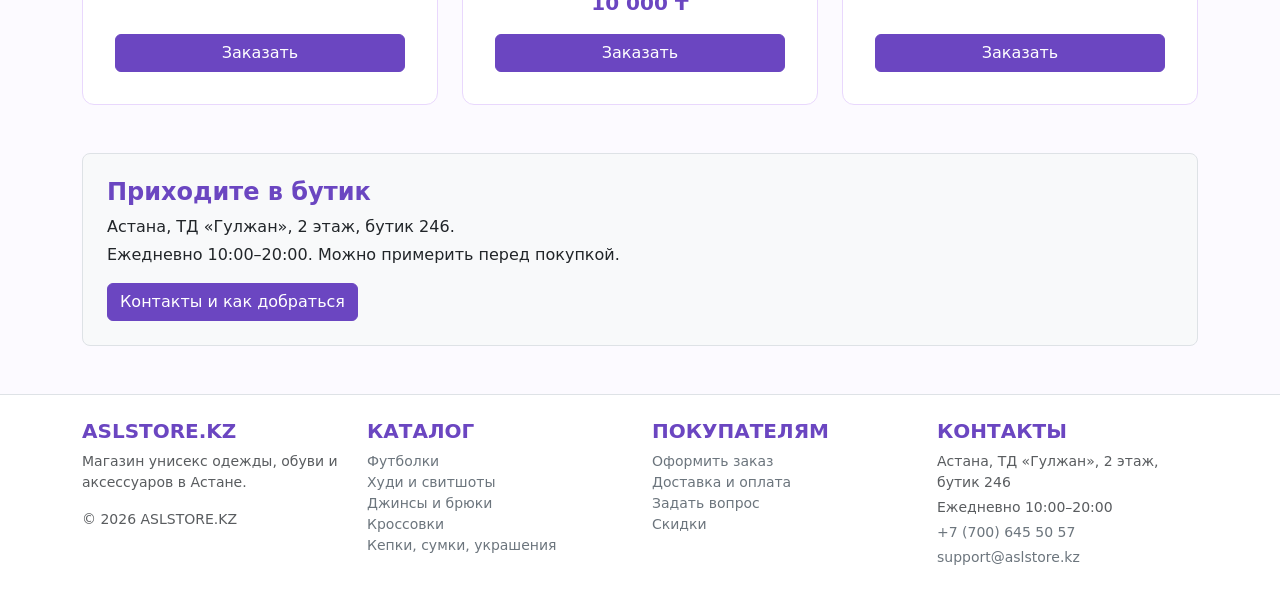
==== commit a422df44: "ss" ====
--- a/asl/index.html
+++ b/asl/index.html
@@ -77,6 +77,38 @@
                     </article>
                 </div>
                 <div class="col-12 col-md-6 col-lg-4">
+                    <article id="product-sweat-grunge" class="card h-100 border-0 product-card p-3 position-relative" data-product-id="sweat-grunge" data-name="Винтажный свитшот Grunge" data-price="18500">
+                        <img src="imagess/friendly.jpg" class="card-img-top mx-auto product-img" alt="Винтажный свитшот с потёртым принтом">
+                        <div class="card-body d-flex flex-column text-center">
+                            <h3 class="h5 card-title text-purple fw-bold">Винтажный худи Friendly</h3>
+                            <p class="text-muted small">Худи с флагами стран</p>
+                            <p class="fw-bold text-purple fs-5 mb-3">13 490 ₸</p>
+                            <a href="order.html" class="btn btn-purple mt-auto add-to-cart" data-product-id="sweat-grunge">Заказать</a>
+                        </div>
+                    </article>
+                </div>
+                <div class="col-12 col-md-6 col-lg-4">
+                    <article id="product-cap-corteiz" class="card h-100 border-0 product-card p-3 position-relative" data-product-id="cap-corteiz" data-name="Кепка Corteiz" data-price="2990">
+                        <img src="imagess/corteiz-cap.jpg" class="card-img-top mx-auto product-img" alt="Кепка Corteiz">
+                        <div class="card-body d-flex flex-column text-center">
+                            <h3 class="h5 card-title text-purple fw-bold">Кепка Corteiz</h3>
+                            <p class="text-muted small">Регулируемый размер.</p>
+                            <p class="fw-bold text-purple fs-5 mb-3">2 990 ₸</p>
+                            <a href="order.html" class="btn btn-purple mt-auto add-to-cart" data-product-id="cap-corteiz">Заказать</a>
+                        </div>
+                    </article>
+                </div>
+                <div class="col-12 col-md-6 col-lg-4">
+                    <article id="product-mmy-sneaker" class="card h-100 border-0 product-card p-3 position-relative" data-product-id="mmy-sneaker" data-name="Кроссовки MMY" data-price="21490">
+                        <img src="imagess/MMY-shoes.jpg" class="card-img-top mx-auto product-img" alt="Кроссовки MMY">
+                        <div class="card-body d-flex flex-column text-center">
+                            <h3 class="h5 card-title text-purple fw-bold">Кроссовки MMY</h3>
+                            <p class="fw-bold text-purple fs-5 mb-3">21 490 ₸</p>
+                            <a href="order.html" class="btn btn-purple mt-auto add-to-cart" data-product-id="mmy-sneaker">Заказать</a>
+                        </div>
+                    </article>
+                </div>
+                <div class="col-12 col-md-6 col-lg-4">
                     <article id="product-npc-pixel" class="card h-100 border-0 product-card p-3 position-relative" data-product-id="npc-pixel" data-name="Футболка NPC Pixel Black" data-price="10000">
                         <img src="imagess/t-shirt-npc.jpeg" class="card-img-top mx-auto product-img" alt="Чёрная футболка с пиксельной надписью NPC">
                         <div class="card-body d-flex flex-column text-center">
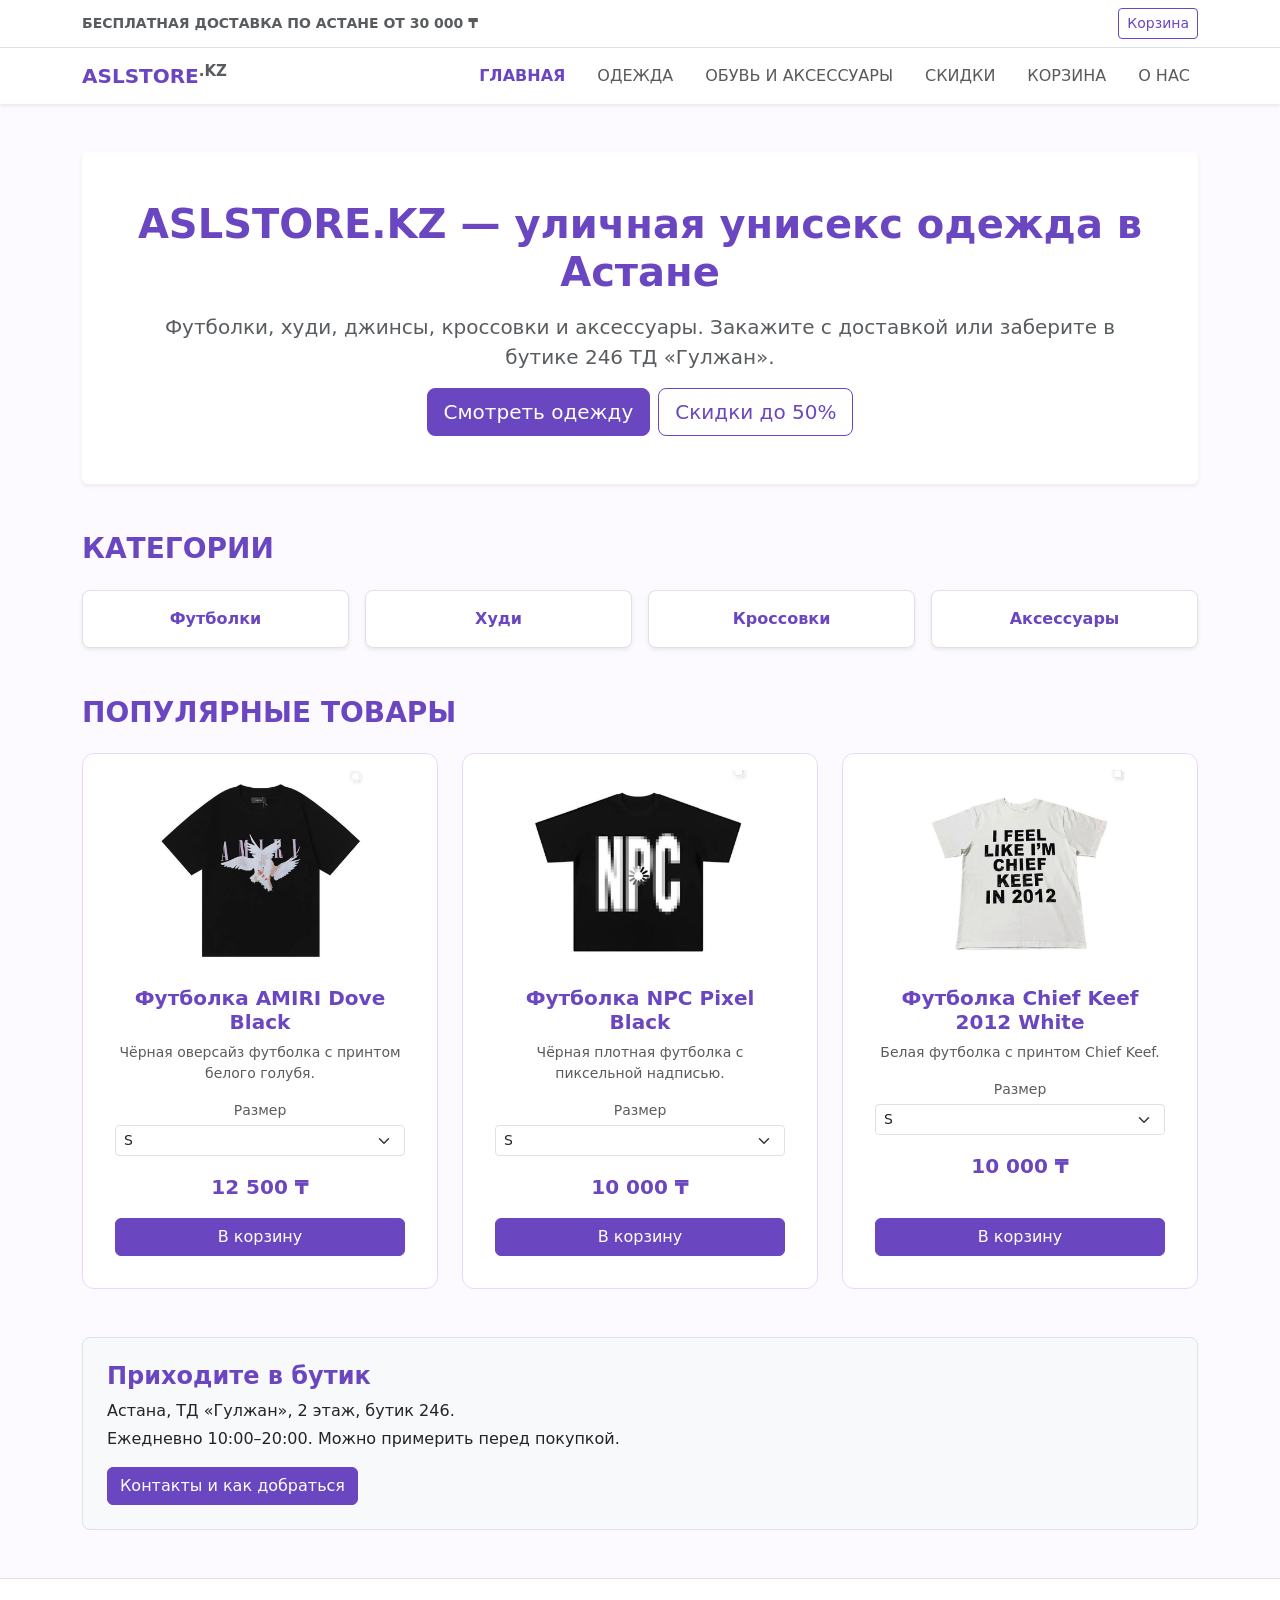
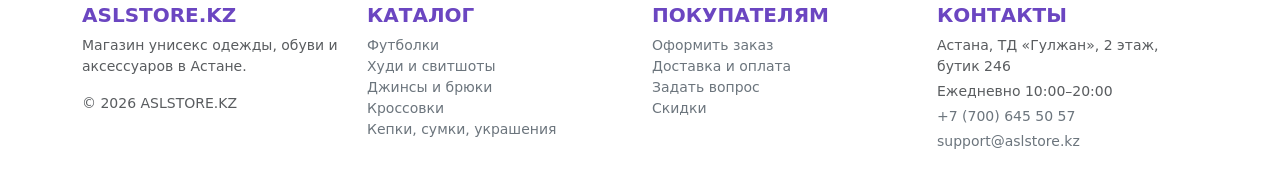
==== commit 4de0e730: "Update all project files" ====
--- a/asl/index.html
+++ b/asl/index.html
@@ -20,7 +20,7 @@
         <div class="container-fluid bg-white border-bottom py-2">
             <div class="container d-flex flex-wrap justify-content-between align-items-center gap-2">
                 <small class="text-muted fw-bold">БЕСПЛАТНАЯ ДОСТАВКА ПО АСТАНЕ ОТ 30 000 ₸</small>
-                <a href="order.html" id="cart-link" class="btn btn-sm btn-outline-purple">Оформить заказ <span id="cart-count" class="badge bg-purple hidden" data-count="0">0</span></a>
+                <a href="order.html" id="cart-link" class="btn btn-sm btn-outline-purple">Корзина <span id="cart-count" class="badge bg-purple">0</span></a>
             </div>
         </div>
         <nav class="navbar navbar-expand navbar-light bg-white shadow-sm" aria-label="Главное меню">
@@ -32,7 +32,7 @@
                     <li class="nav-item"><a class="nav-link" href="clothing.html">ОДЕЖДА</a></li>
                     <li class="nav-item"><a class="nav-link" href="shoesandacc.html">ОБУВЬ И АКСЕССУАРЫ</a></li>
                     <li class="nav-item"><a class="nav-link" href="sale.html">СКИДКИ</a></li>
-                    <li class="nav-item"><a class="nav-link" href="order.html">ЗАКАЗ</a></li>
+                    <li class="nav-item"><a class="nav-link" href="order.html">КОРЗИНА</a></li>
                     <li class="nav-item"><a class="nav-link" href="colophon.html">О НАС</a></li>
                     </ul>
                 </div>
@@ -66,67 +66,41 @@
             <h2 class="h3 text-purple fw-bold mb-4">ПОПУЛЯРНЫЕ ТОВАРЫ</h2>
             <div class="row g-4">
                 <div class="col-12 col-md-6 col-lg-4">
-                    <article id="product-amiri-dove" class="card h-100 border-0 product-card p-3 position-relative" data-product-id="amiri-dove" data-name="Футболка AMIRI Dove Black" data-price="12500">
+                    <article id="product-amiri-dove" class="card h-100 border-0 product-card p-3 position-relative" data-product-id="amiri-dove" data-name="Футболка AMIRI Dove Black" data-sizes="S,M,L,XL" data-price="12500">
                         <img src="imagess/tshirt-amiri.jpeg" class="card-img-top mx-auto product-img" alt="Чёрная футболка AMIRI с белым голубем">
                         <div class="card-body d-flex flex-column text-center">
                             <h3 class="h5 card-title text-purple fw-bold">Футболка AMIRI Dove Black</h3>
                             <p class="text-muted small">Чёрная оверсайз футболка с принтом белого голубя.</p>
+                            <label for="size-amiri-dove" class="form-label small text-muted mb-1">Размер</label>
+                            <select id="size-amiri-dove" class="form-select form-select-sm mb-3 size-select"><option value="S">S</option><option value="M">M</option><option value="L">L</option><option value="XL">XL</option></select>
                             <p class="fw-bold text-purple fs-5 mb-3">12 500 ₸</p>
-                            <a href="order.html" class="btn btn-purple mt-auto add-to-cart" data-product-id="amiri-dove">Заказать</a>
+                            <button type="button" class="btn btn-purple mt-auto add-to-cart" data-product-id="amiri-dove">В корзину</button>
                         </div>
                     </article>
                 </div>
                 <div class="col-12 col-md-6 col-lg-4">
-                    <article id="product-sweat-grunge" class="card h-100 border-0 product-card p-3 position-relative" data-product-id="sweat-grunge" data-name="Винтажный свитшот Grunge" data-price="18500">
-                        <img src="imagess/friendly.jpg" class="card-img-top mx-auto product-img" alt="Винтажный свитшот с потёртым принтом">
+                    <article id="product-npc-pixel" class="card h-100 border-0 product-card p-3 position-relative" data-product-id="npc-pixel" data-name="Футболка NPC Pixel Black" data-sizes="S,M,L,XL" data-price="10000">
+                        <img src="imagess/t-shirt-npc.jpeg" class="card-img-top mx-auto product-img" alt="Чёрная футболка с пиксельной надписью NPC">
                         <div class="card-body d-flex flex-column text-center">
-                            <h3 class="h5 card-title text-purple fw-bold">Винтажный худи Friendly</h3>
-                            <p class="text-muted small">Худи с флагами стран</p>
-                            <p class="fw-bold text-purple fs-5 mb-3">13 490 ₸</p>
-                            <a href="order.html" class="btn btn-purple mt-auto add-to-cart" data-product-id="sweat-grunge">Заказать</a>
+                            <h3 class="h5 card-title text-purple fw-bold">Футболка NPC Pixel Black</h3>
+                            <p class="text-muted small">Чёрная плотная футболка с пиксельной надписью.</p>
+                            <label for="size-npc-pixel" class="form-label small text-muted mb-1">Размер</label>
+                            <select id="size-npc-pixel" class="form-select form-select-sm mb-3 size-select"><option value="S">S</option><option value="M">M</option><option value="L">L</option><option value="XL">XL</option></select>
+                            <p class="fw-bold text-purple fs-5 mb-3">10 000 ₸</p>
+                            <button type="button" class="btn btn-purple mt-auto add-to-cart" data-product-id="npc-pixel">В корзину</button>
                         </div>
                     </article>
                 </div>
                 <div class="col-12 col-md-6 col-lg-4">
-                    <article id="product-cap-corteiz" class="card h-100 border-0 product-card p-3 position-relative" data-product-id="cap-corteiz" data-name="Кепка Corteiz" data-price="2990">
-                        <img src="imagess/corteiz-cap.jpg" class="card-img-top mx-auto product-img" alt="Кепка Corteiz">
-                        <div class="card-body d-flex flex-column text-center">
-                            <h3 class="h5 card-title text-purple fw-bold">Кепка Corteiz</h3>
-                            <p class="text-muted small">Регулируемый размер.</p>
-                            <p class="fw-bold text-purple fs-5 mb-3">2 990 ₸</p>
-                            <a href="order.html" class="btn btn-purple mt-auto add-to-cart" data-product-id="cap-corteiz">Заказать</a>
-                        </div>
-                    </article>
-                </div>
-                <div class="col-12 col-md-6 col-lg-4">
-                    <article id="product-mmy-sneaker" class="card h-100 border-0 product-card p-3 position-relative" data-product-id="mmy-sneaker" data-name="Кроссовки MMY" data-price="21490">
-                        <img src="imagess/MMY-shoes.jpg" class="card-img-top mx-auto product-img" alt="Кроссовки MMY">
-                        <div class="card-body d-flex flex-column text-center">
-                            <h3 class="h5 card-title text-purple fw-bold">Кроссовки MMY</h3>
-                            <p class="fw-bold text-purple fs-5 mb-3">21 490 ₸</p>
-                            <a href="order.html" class="btn btn-purple mt-auto add-to-cart" data-product-id="mmy-sneaker">Заказать</a>
-                        </div>
-                    </article>
-                </div>
-                <div class="col-12 col-md-6 col-lg-4">
-                    <article id="product-npc-pixel" class="card h-100 border-0 product-card p-3 position-relative" data-product-id="npc-pixel" data-name="Футболка NPC Pixel Black" data-price="10000">
-                        <img src="imagess/t-shirt-npc.jpeg" class="card-img-top mx-auto product-img" alt="Чёрная футболка с пиксельной надписью NPC">
-                        <div class="card-body d-flex flex-column text-center">
-                            <h3 class="h5 card-title text-purple fw-bold">Футболка NPC Pixel Black</h3>
-                            <p class="text-muted small">Чёрная плотная футболка с пиксельной надписью.</p>
-                            <p class="fw-bold text-purple fs-5 mb-3">10 000 ₸</p>
-                            <a href="order.html" class="btn btn-purple mt-auto add-to-cart" data-product-id="npc-pixel">Заказать</a>
-                        </div>
-                    </article>
-                </div>
-                <div class="col-12 col-md-6 col-lg-4">
-                    <article id="product-keef-2012" class="card h-100 border-0 product-card p-3 position-relative" data-product-id="keef-2012" data-name="Футболка Chief Keef 2012 White" data-price="10000">
+                    <article id="product-keef-2012" class="card h-100 border-0 product-card p-3 position-relative" data-product-id="keef-2012" data-name="Футболка Chief Keef 2012 White" data-sizes="S,M,L,XL" data-price="10000">
                         <img src="imagess/tshirt2012.jpeg" class="card-img-top mx-auto product-img" alt="Белая футболка с принтом Chief Keef 2012">
                         <div class="card-body d-flex flex-column text-center">
                             <h3 class="h5 card-title text-purple fw-bold">Футболка Chief Keef 2012 White</h3>
                             <p class="text-muted small">Белая футболка с принтом Chief Keef.</p>
+                            <label for="size-keef-2012" class="form-label small text-muted mb-1">Размер</label>
+                            <select id="size-keef-2012" class="form-select form-select-sm mb-3 size-select"><option value="S">S</option><option value="M">M</option><option value="L">L</option><option value="XL">XL</option></select>
                             <p class="fw-bold text-purple fs-5 mb-3">10 000 ₸</p>
-                            <a href="order.html" class="btn btn-purple mt-auto add-to-cart" data-product-id="keef-2012">Заказать</a>
+                            <button type="button" class="btn btn-purple mt-auto add-to-cart" data-product-id="keef-2012">В корзину</button>
                         </div>
                     </article>
                 </div>
@@ -182,5 +156,7 @@
             </div>
         </div>
     </footer>
+    <!-- JavaScript: корзина (шаг 1) -->
+    <script src="js/main.js"></script>
 </body>
 </html>
--- a/asl/css/base.css
+++ b/asl/css/base.css
@@ -45,4 +45,4 @@
 .hidden { display: none !important; }
 .selected { border-color: var(--purple) !important; }
 .error { border-color: #dc3545 !important; }
-.success { border-left: 5px solid #198754; }+.success { border-left: 5px solid #198754; }
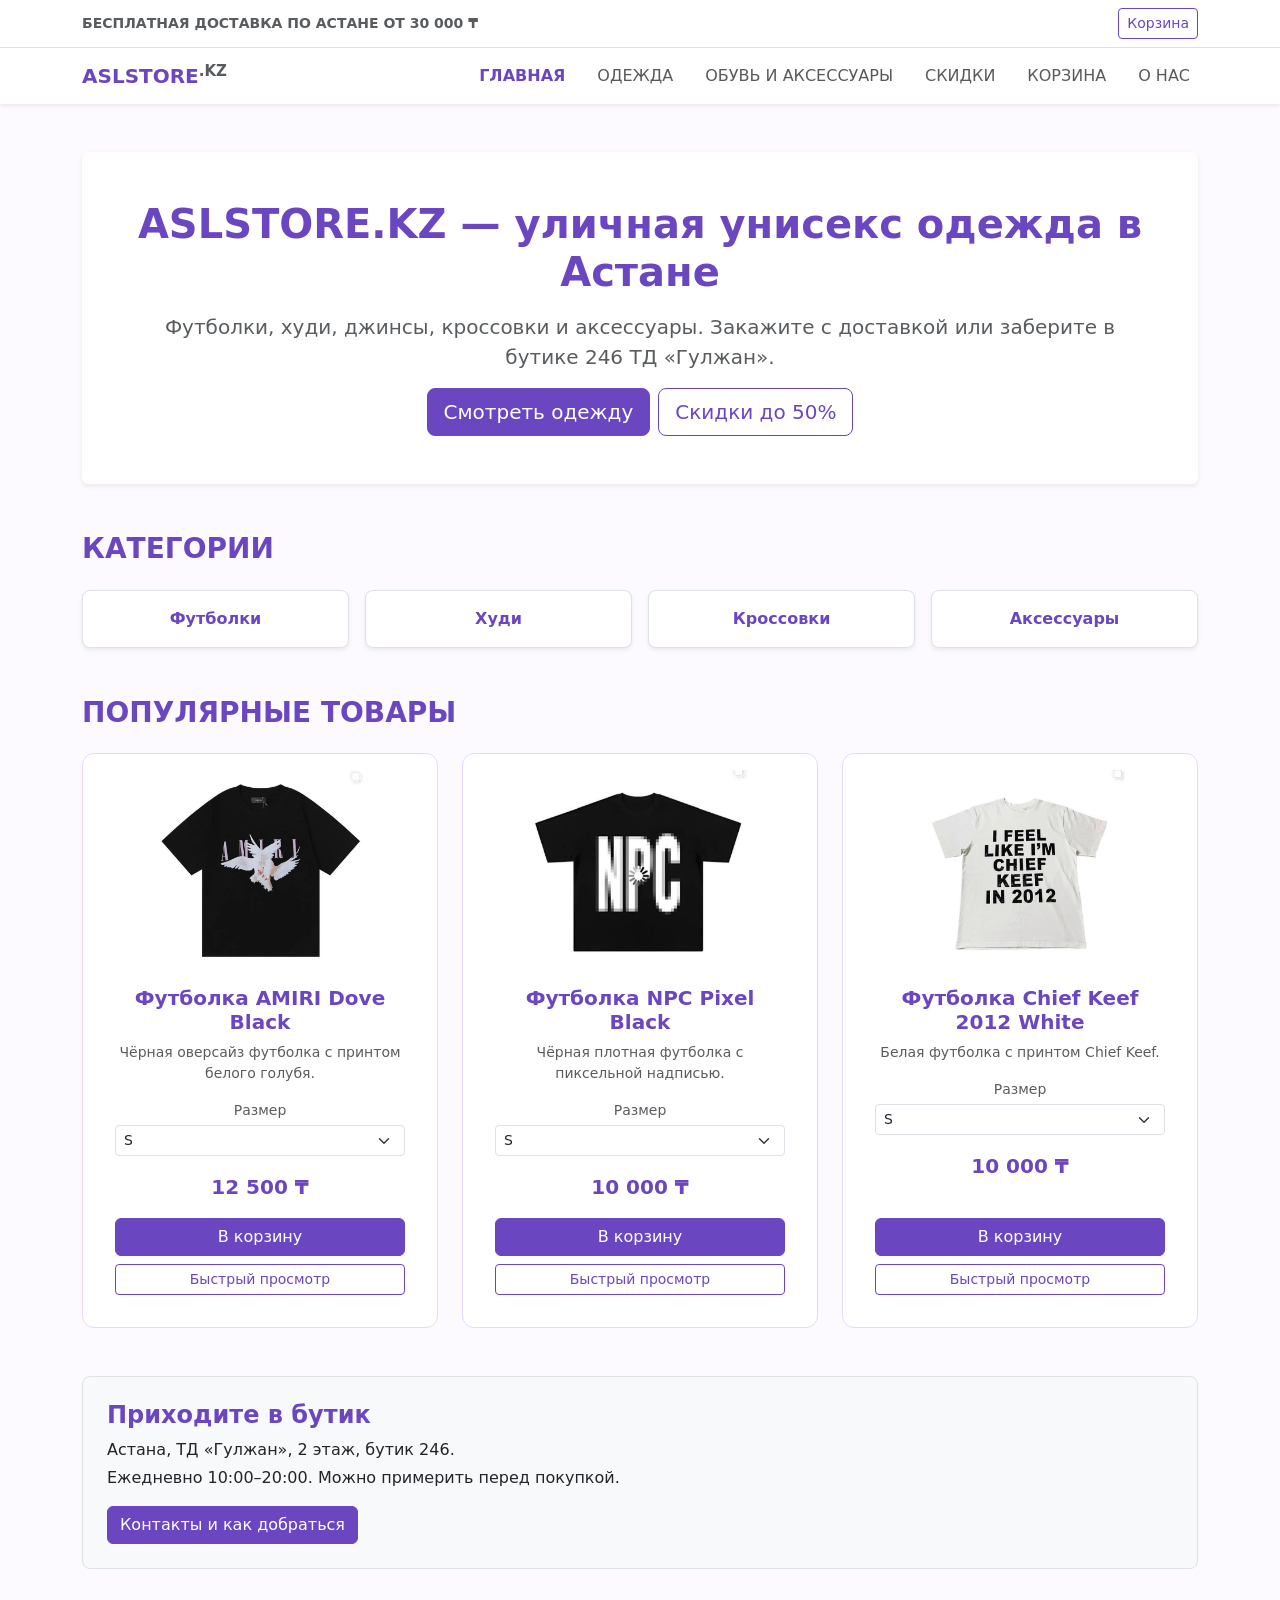
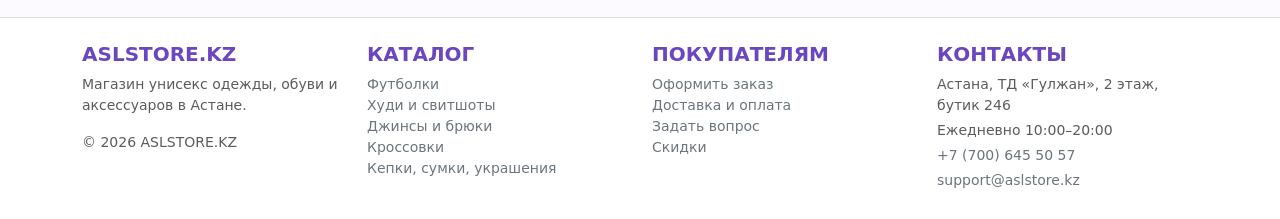
==== commit 34e362f3: "endterm" ====
--- a/asl/index.html
+++ b/asl/index.html
@@ -156,7 +156,13 @@
             </div>
         </div>
     </footer>
-    <!-- JavaScript: корзина (шаг 1) -->
-    <script src="js/main.js"></script>
+    <!-- Чистый JavaScript (без jQuery) -->
+    <script src="js/data.js" defer></script>
+    <script src="js/main.js" defer></script>
+    <!-- jQuery-часть: сначала библиотека jQuery 3.7.1 с CDN, потом наши jQuery-файлы -->
+    <script src="https://code.jquery.com/jquery-3.7.1.min.js" defer></script>
+    <script src="js/gallery.js" defer></script>
+    <script src="js/minicart.js" defer></script>
+    <script src="js/quickview.js" defer></script>
 </body>
 </html>
--- a/asl/css/base.css
+++ b/asl/css/base.css
@@ -46,3 +46,4 @@
 .selected { border-color: var(--purple) !important; }
 .error { border-color: #dc3545 !important; }
 .success { border-left: 5px solid #198754; }
+
--- a/asl/css/azhar.css
+++ b/asl/css/azhar.css
@@ -13,4 +13,4 @@
 .product-img {
     max-height: 200px;
     object-fit: contain;
-}+}
--- a/asl/css/akdana.css
+++ b/asl/css/akdana.css
@@ -40,4 +40,4 @@
 .pay-logo {
     width: 40px;
     height: 40px;
-}+}
